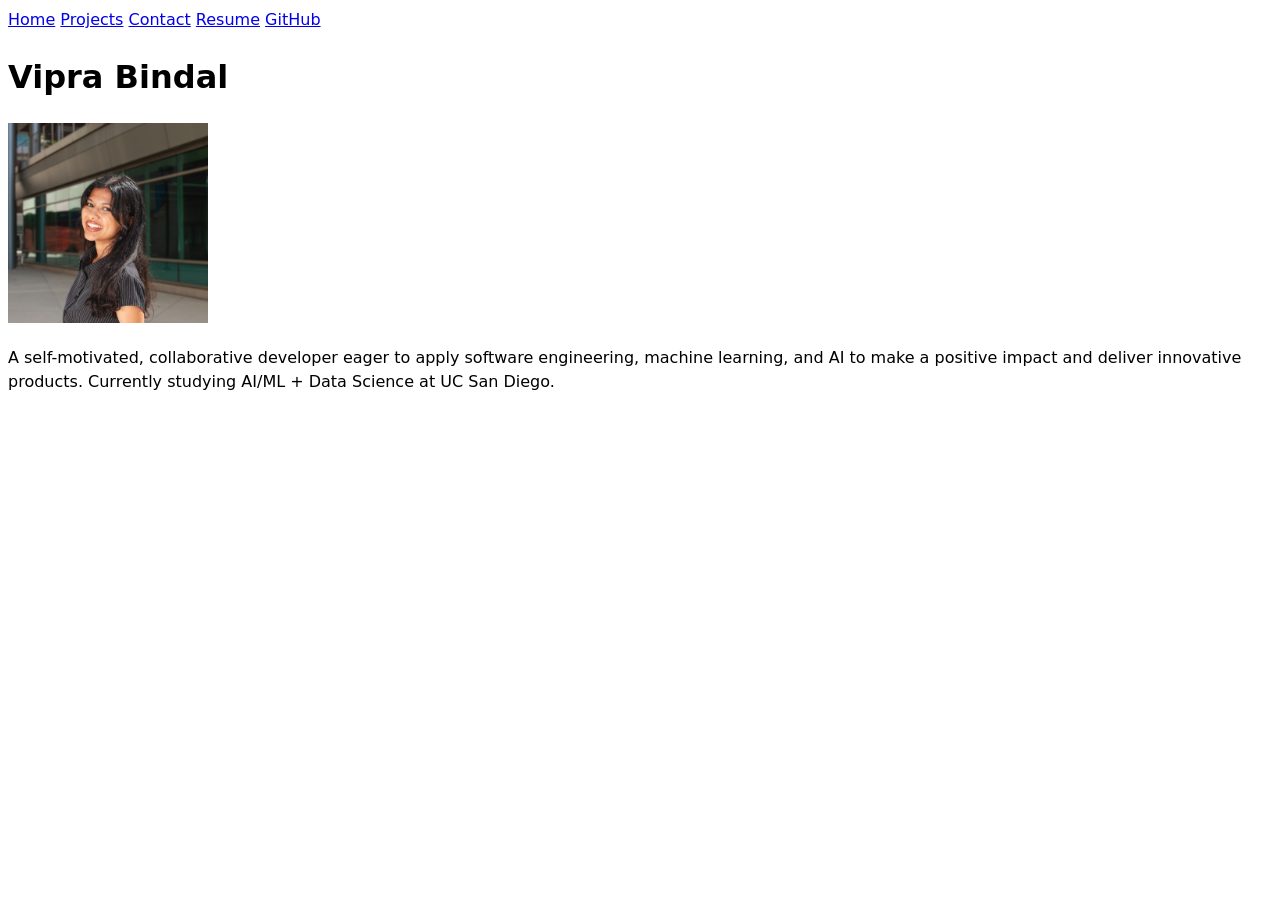
==== index.html @ a2abfdcc "flesh out home content" ====
<!DOCTYPE html>
<html lang="en">
<head>
    <meta charset="UTF-8">
    <meta name="viewport" content="width=device-width, initial-scale=1.0">
    <title>Vipra Bindal: Personal site and portfolio</title>
    <link rel="stylesheet" href="style.css">
</head>
<body>
    <nav>
        <a href="/">Home</a>
        <a href="/projects/">Projects</a>
        <a href="/contact/">Contact</a>
        <a href="/resume/">Resume</a>
        <a href="https://github.com/viprabindal" target="_blank">GitHub</a>
    </nav>

    <h1>Vipra Bindal</h1>
    <img src="images/vipra-headshot.png" alt="Vipra Bindal smiling in front of a modern glass building, wearing a black pinstriped top" width="200">
    <p>A self-motivated, collaborative developer eager to apply software engineering, machine learning, and AI to make a positive impact and deliver innovative products. Currently studying AI/ML + Data Science at UC San Diego.</p>
</body>
</html>
---- style.css ----
body {
    /* Set line height to 1.5 times the font size
       and use the OS's UI font as the website font
     */
    font: 100%/1.5 system-ui;
}
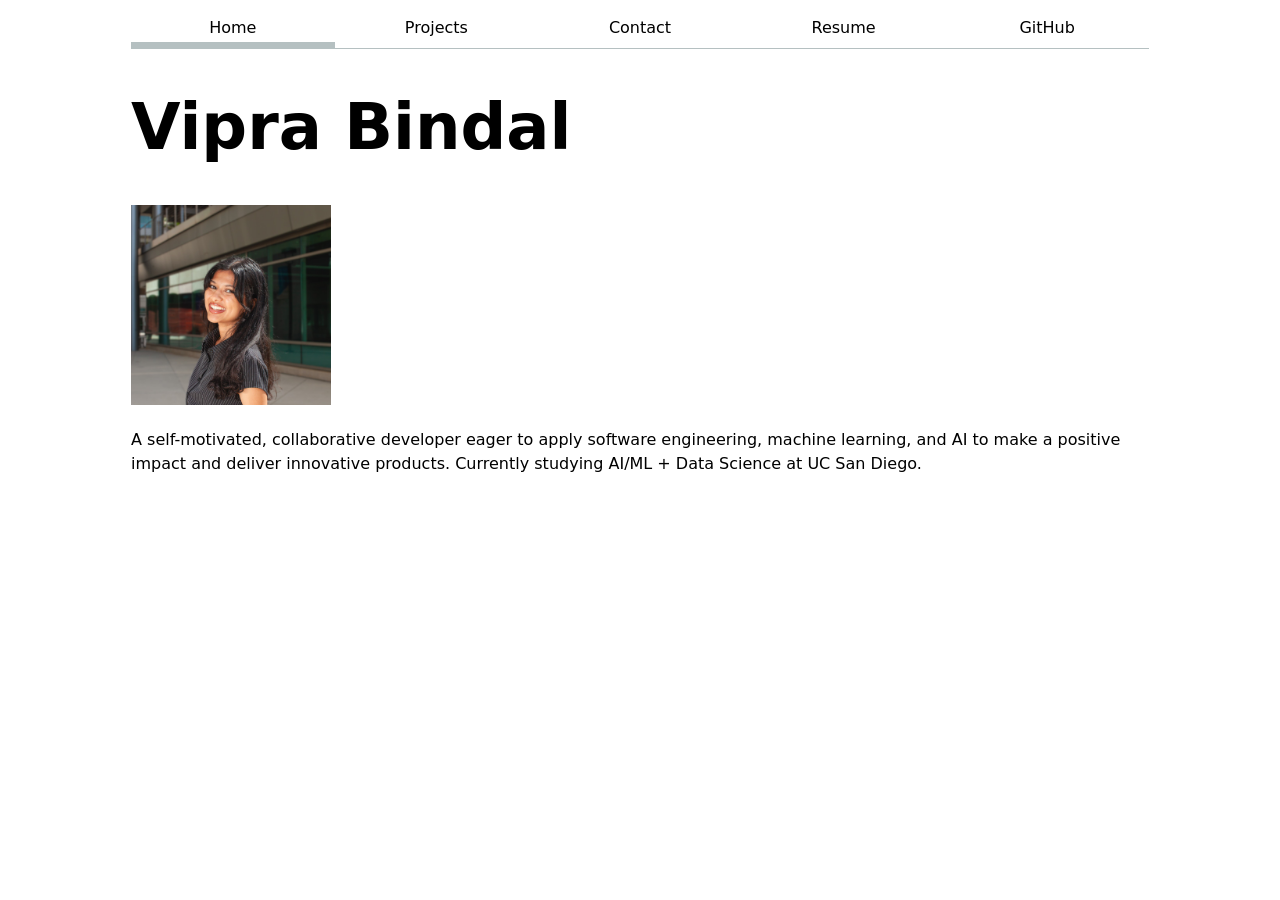
==== commit 3fdfc0db: "theme toggle and flex layout" ====
--- a/index.html
+++ b/index.html
@@ -8,11 +8,11 @@
 </head>
 <body>
     <nav>
-        <a href="/">Home</a>
-        <a href="/projects/">Projects</a>
-        <a href="/contact/">Contact</a>
-        <a href="/resume/">Resume</a>
-        <a href="https://github.com/viprabindal" target="_blank">GitHub</a>
+        <a href="./" class="current">Home</a>
+        <a href="projects/">Projects</a>
+        <a href="contact/">Contact</a>
+        <a href="resume/">Resume</a>
+        <a href="https://github.com/vipra-b" target="_blank">GitHub</a>
     </nav>
 
     <h1>Vipra Bindal</h1>
--- a/style.css
+++ b/style.css
@@ -1,6 +1,115 @@
+/* Step 2.4: Accent color */
+html {
+    --color-accent: oklch(65% 50% 0);
+    accent-color: var(--color-accent);
+}
+
+/* Step 1: Typography and content width */
 body {
-    /* Set line height to 1.5 times the font size
-       and use the OS's UI font as the website font
-     */
     font: 100%/1.5 system-ui;
+    max-width: 100ch;
+    margin-inline: max(1em, (100% - 100ch) / 2);
 }
+
+/* Step 4.4: Heading defaults */
+h1 {
+    font-size: 400%;
+}
+
+h1, h2, h3, h4, h5, h6 {
+    line-height: 1.1;
+    text-wrap: balance;
+}
+
+/* Step 2: Navigation bar */
+nav {
+    display: flex;
+    margin-bottom: 1em;
+    border-bottom: 1px solid oklch(80% 3% 200);
+}
+
+nav a {
+    flex: 1;
+    text-decoration: none;
+    color: inherit;
+    text-align: center;
+    padding: 0.5em;
+}
+
+nav a.current {
+    border-bottom: 0.4em solid oklch(80% 3% 200);
+    padding-bottom: 0.1em;
+}
+
+nav a:hover {
+    border-bottom: 0.4em solid var(--color-accent);
+    padding-bottom: 0.1em;
+    background-color: oklch(from var(--color-accent) 95% 5% h);
+}
+
+/* Step 3: Contact form grid layout */
+form {
+    display: grid;
+    grid-template-columns: auto 1fr;
+    gap: 1em;
+}
+
+form label {
+    display: grid;
+    grid-template-columns: subgrid;
+    grid-column: 1 / -1;
+}
+
+form button {
+    grid-column: 1 / -1;
+}
+
+input, textarea, button {
+    font: inherit;
+}
+
+/* Step 4: Projects grid */
+.projects {
+    display: grid;
+    grid-template-columns: repeat(auto-fill, minmax(15em, 1fr));
+    gap: 1em;
+}
+
+.projects article {
+    display: grid;
+    grid-template-rows: subgrid;
+    grid-row: span 3;
+}
+
+.projects article h2 {
+    margin: 0;
+}
+
+.projects article img {
+    width: 100%;
+    height: auto;
+}
+
+/* Step 5: Resume page */
+section {
+    margin-bottom: 1.5em;
+}
+
+section h2 {
+    border-bottom: 2px solid oklch(80% 3% 200);
+    padding-bottom: 0.3em;
+}
+
+article header h3 {
+    margin-bottom: 0;
+}
+
+article header p {
+    margin-top: 0.2em;
+    color: oklch(55% 0% 0);
+    font-style: italic;
+}
+
+article ul {
+    margin-top: 0.3em;
+}
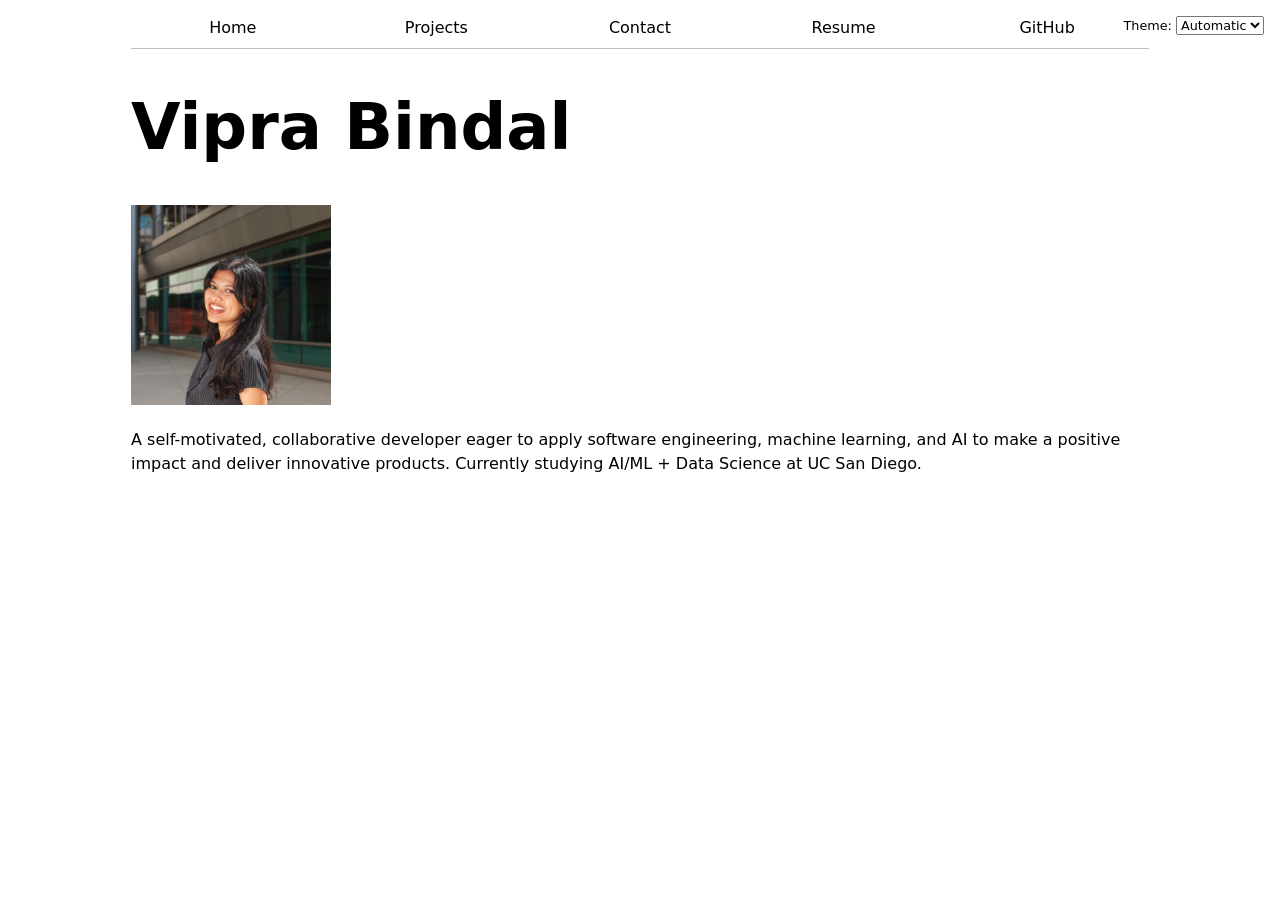
==== commit 5346c59e: "lab 4" ====
--- a/index.html
+++ b/index.html
@@ -7,16 +7,9 @@
     <link rel="stylesheet" href="style.css">
 </head>
 <body>
-    <nav>
-        <a href="./" class="current">Home</a>
-        <a href="projects/">Projects</a>
-        <a href="contact/">Contact</a>
-        <a href="resume/">Resume</a>
-        <a href="https://github.com/vipra-b" target="_blank">GitHub</a>
-    </nav>
-
     <h1>Vipra Bindal</h1>
     <img src="images/vipra-headshot.png" alt="Vipra Bindal smiling in front of a modern glass building, wearing a black pinstriped top" width="200">
     <p>A self-motivated, collaborative developer eager to apply software engineering, machine learning, and AI to make a positive impact and deliver innovative products. Currently studying AI/ML + Data Science at UC San Diego.</p>
+<script src="global.js"></script>
 </body>
 </html>
--- a/style.css
+++ b/style.css
@@ -2,6 +2,7 @@
 html {
     --color-accent: oklch(65% 50% 0);
     accent-color: var(--color-accent);
+    color-scheme: light dark;
 }
 
 /* Step 1: Typography and content width */
@@ -25,7 +26,8 @@
 nav {
     display: flex;
     margin-bottom: 1em;
-    border-bottom: 1px solid oklch(80% 3% 200);
+    --border-color: oklch(50% 10% 200 / 40%);
+    border-bottom: 1px solid var(--border-color);
 }
 
 nav a {
@@ -37,14 +39,14 @@
 }
 
 nav a.current {
-    border-bottom: 0.4em solid oklch(80% 3% 200);
+    border-bottom: 0.4em solid var(--border-color);
     padding-bottom: 0.1em;
 }
 
 nav a:hover {
     border-bottom: 0.4em solid var(--color-accent);
     padding-bottom: 0.1em;
-    background-color: oklch(from var(--color-accent) 95% 5% h);
+    background-color: color-mix(in oklch, var(--color-accent), canvas 85%);
 }
 
 /* Step 3: Contact form grid layout */
@@ -64,8 +66,15 @@
     grid-column: 1 / -1;
 }
 
-input, textarea, button {
+input, textarea, button, select {
     font: inherit;
+}
+
+.color-scheme {
+    position: absolute;
+    top: 1rem;
+    right: 1rem;
+    font-size: 80%;
 }
 
 /* Step 4: Projects grid */
@@ -92,24 +101,82 @@
 
 /* Step 5: Resume page */
 section {
-    margin-bottom: 1.5em;
+    margin-bottom: 2em;
 }
 
 section h2 {
-    border-bottom: 2px solid oklch(80% 3% 200);
+    border-bottom: 3px solid var(--color-accent);
     padding-bottom: 0.3em;
+    text-transform: uppercase;
+    font-size: 1.3em;
+    letter-spacing: 0.05em;
+}
+
+section article {
+    border-left: 3px solid oklch(90% 3% 200);
+    padding-left: 1em;
+    margin-bottom: 1.5em;
+    transition: border-color 0.2s;
+}
+
+section article:hover {
+    border-left-color: var(--color-accent);
+}
+
+article header {
+    display: flex;
+    flex-wrap: wrap;
+    justify-content: space-between;
+    align-items: baseline;
 }
 
 article header h3 {
     margin-bottom: 0;
+    margin-top: 0.5em;
 }
 
 article header p {
-    margin-top: 0.2em;
-    color: oklch(55% 0% 0);
+    margin-top: 0.5em;
+    margin-bottom: 0;
+    color: oklch(50% 0% 0);
     font-style: italic;
+    font-size: 0.9em;
 }
 
 article ul {
-    margin-top: 0.3em;
+    margin-top: 0.5em;
+    padding-left: 1.2em;
 }
+
+article li {
+    margin-bottom: 0.3em;
+}
+
+/* Skills section: tag-style layout */
+section:has(> ul > li > strong) > ul {
+    list-style: none;
+    padding-left: 0;
+}
+
+section:has(> ul > li > strong) > ul li {
+    margin-bottom: 0.6em;
+    line-height: 1.8;
+}
+
+section:has(> ul > li > strong) > ul li strong {
+    color: var(--color-accent);
+}
+
+/* Contact link at bottom of resume */
+section:last-child p {
+    font-size: 1.1em;
+}
+
+section:last-child a {
+    color: var(--color-accent);
+    font-weight: bold;
+}
+
+section:last-child a:hover {
+    text-decoration: underline;
+}
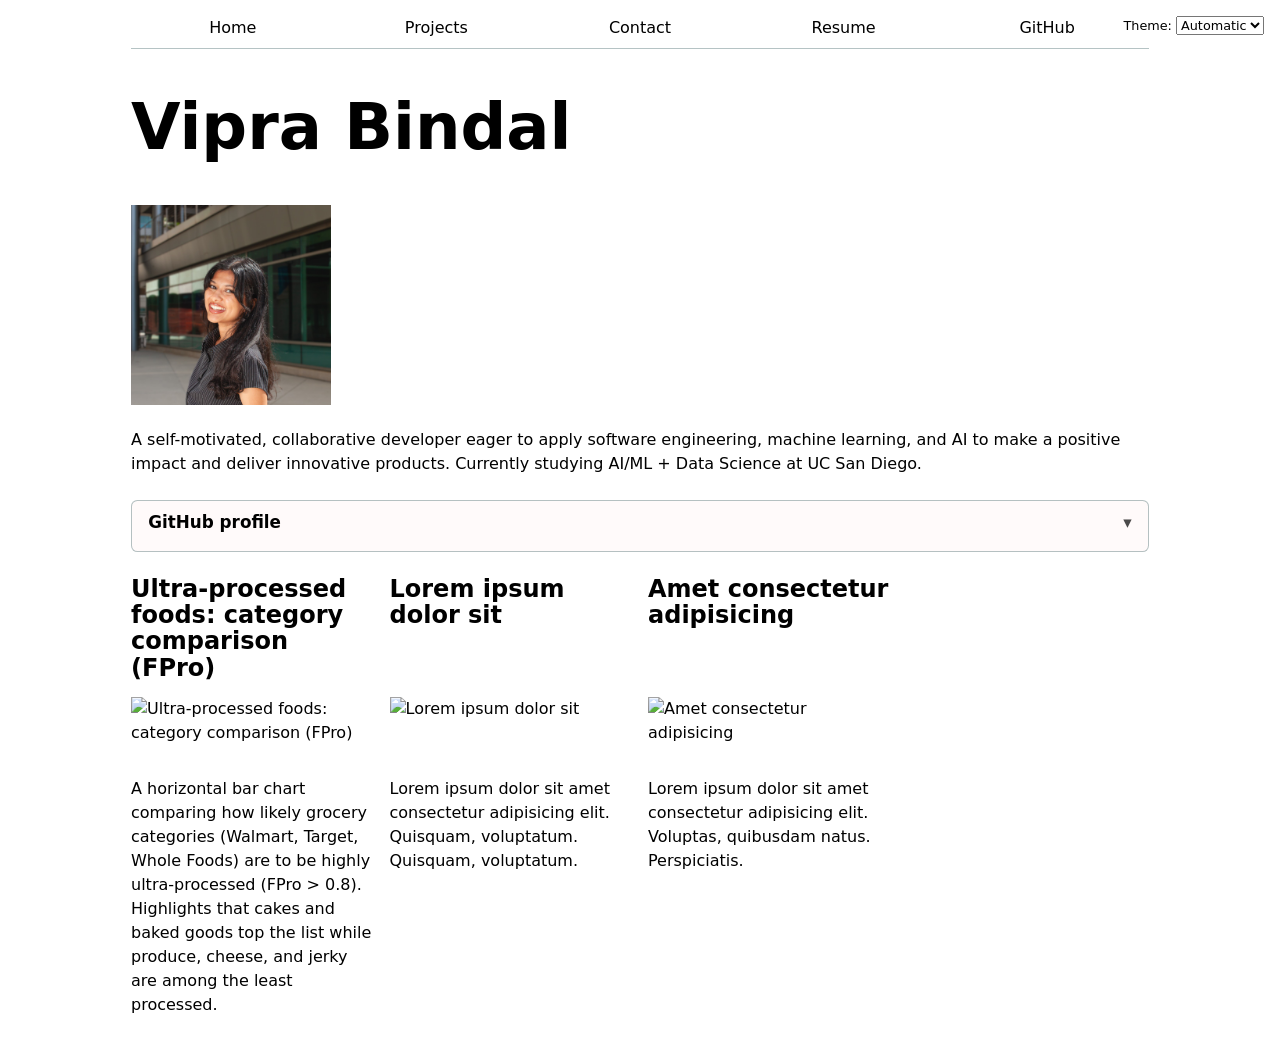
==== commit 3dc266e3: "add fpro project" ====
--- a/index.html
+++ b/index.html
@@ -10,6 +10,13 @@
     <h1>Vipra Bindal</h1>
     <img src="images/vipra-headshot.png" alt="Vipra Bindal smiling in front of a modern glass building, wearing a black pinstriped top" width="200">
     <p>A self-motivated, collaborative developer eager to apply software engineering, machine learning, and AI to make a positive impact and deliver innovative products. Currently studying AI/ML + Data Science at UC San Diego.</p>
-<script src="global.js"></script>
+    <div id="profile-stats" class="profile-stats">
+        <details>
+            <summary class="profile-stats__header">GitHub profile</summary>
+            <div class="profile-stats__content"></div>
+        </details>
+    </div>
+    <div class="projects"></div>
+    <script type="module" src="index.js"></script>
 </body>
 </html>
--- a/style.css
+++ b/style.css
@@ -71,12 +71,77 @@
 }
 
 .color-scheme {
-    position: absolute;
+    position: fixed;
     top: 1rem;
     right: 1rem;
     font-size: 80%;
 }
 
+/* Home: GitHub profile stats (collapsible) */
+#profile-stats.profile-stats {
+    margin: 1.5em 0;
+    --profile-stats-border: oklch(50% 10% 200 / 40%);
+    border: 1px solid var(--profile-stats-border);
+    border-radius: 0.4em;
+    padding: 0.35em 0.75em 0.75em;
+    background: color-mix(in oklch, canvas, var(--color-accent) 3%);
+}
+
+.profile-stats details[open] {
+    padding-bottom: 0.15em;
+}
+
+.profile-stats__header {
+    display: list-item;
+    cursor: pointer;
+    font-weight: 600;
+    font-size: 1.05em;
+    list-style: none;
+    padding: 0.2em 0.25em;
+    border-radius: 0.25em;
+}
+
+.profile-stats__header::after {
+    content: " \25BE";
+    float: right;
+    opacity: 0.7;
+    transition: transform 0.15s ease;
+}
+
+details[open] .profile-stats__header::after {
+    transform: rotate(180deg);
+}
+
+.profile-stats__content {
+    margin-top: 0.6em;
+}
+
+.profile-stats__content dl {
+    display: grid;
+    grid-template-columns: repeat(4, 1fr);
+    gap: 0.4em 0.75em;
+    margin: 0;
+    padding: 0;
+}
+
+.profile-stats__content dt {
+    grid-row: 1;
+    margin: 0;
+    font-weight: 600;
+    font-size: 0.85em;
+    text-align: center;
+    color: color-mix(in oklch, canvastext 70%, var(--color-accent) 30%);
+}
+
+.profile-stats__content dd {
+    grid-row: 2;
+    margin: 0;
+    font-size: 1.25em;
+    font-weight: 600;
+    text-align: center;
+    font-variant-numeric: tabular-nums;
+}
+
 /* Step 4: Projects grid */
 .projects {
     display: grid;
@@ -90,7 +155,7 @@
     grid-row: span 3;
 }
 
-.projects article h2 {
+.projects article > :is(h1, h2, h3, h4, h5, h6) {
     margin: 0;
 }
 
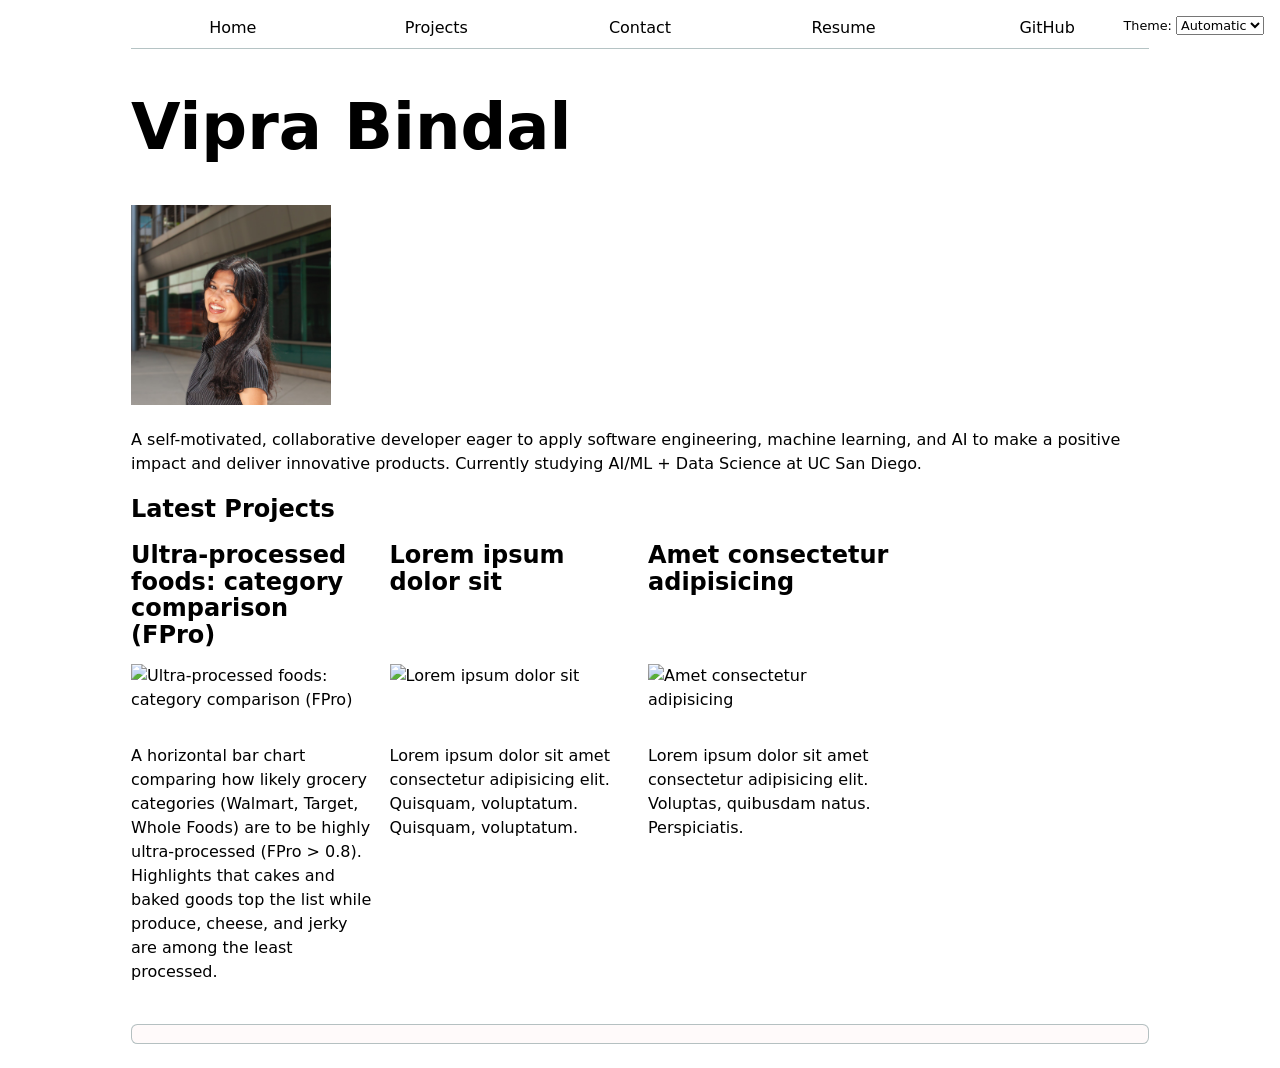
==== commit 14eb8b07: "github profile statistics panel" ====
--- a/index.html
+++ b/index.html
@@ -10,13 +10,11 @@
     <h1>Vipra Bindal</h1>
     <img src="images/vipra-headshot.png" alt="Vipra Bindal smiling in front of a modern glass building, wearing a black pinstriped top" width="200">
     <p>A self-motivated, collaborative developer eager to apply software engineering, machine learning, and AI to make a positive impact and deliver innovative products. Currently studying AI/ML + Data Science at UC San Diego.</p>
-    <div id="profile-stats" class="profile-stats">
-        <details>
-            <summary class="profile-stats__header">GitHub profile</summary>
-            <div class="profile-stats__content"></div>
-        </details>
+    <h2>Latest Projects</h2>
+    <div class="projects">
+        <!-- Dynamically added content will appear here -->
     </div>
-    <div class="projects"></div>
-    <script type="module" src="index.js"></script>
+    <div id="profile-stats" class="profile-stats"></div>
+    <script type="module" src="index.js" defer></script>
 </body>
 </html>
--- a/style.css
+++ b/style.css
@@ -77,7 +77,7 @@
     font-size: 80%;
 }
 
-/* Home: GitHub profile stats (collapsible) */
+
 #profile-stats.profile-stats {
     margin: 1.5em 0;
     --profile-stats-border: oklch(50% 10% 200 / 40%);
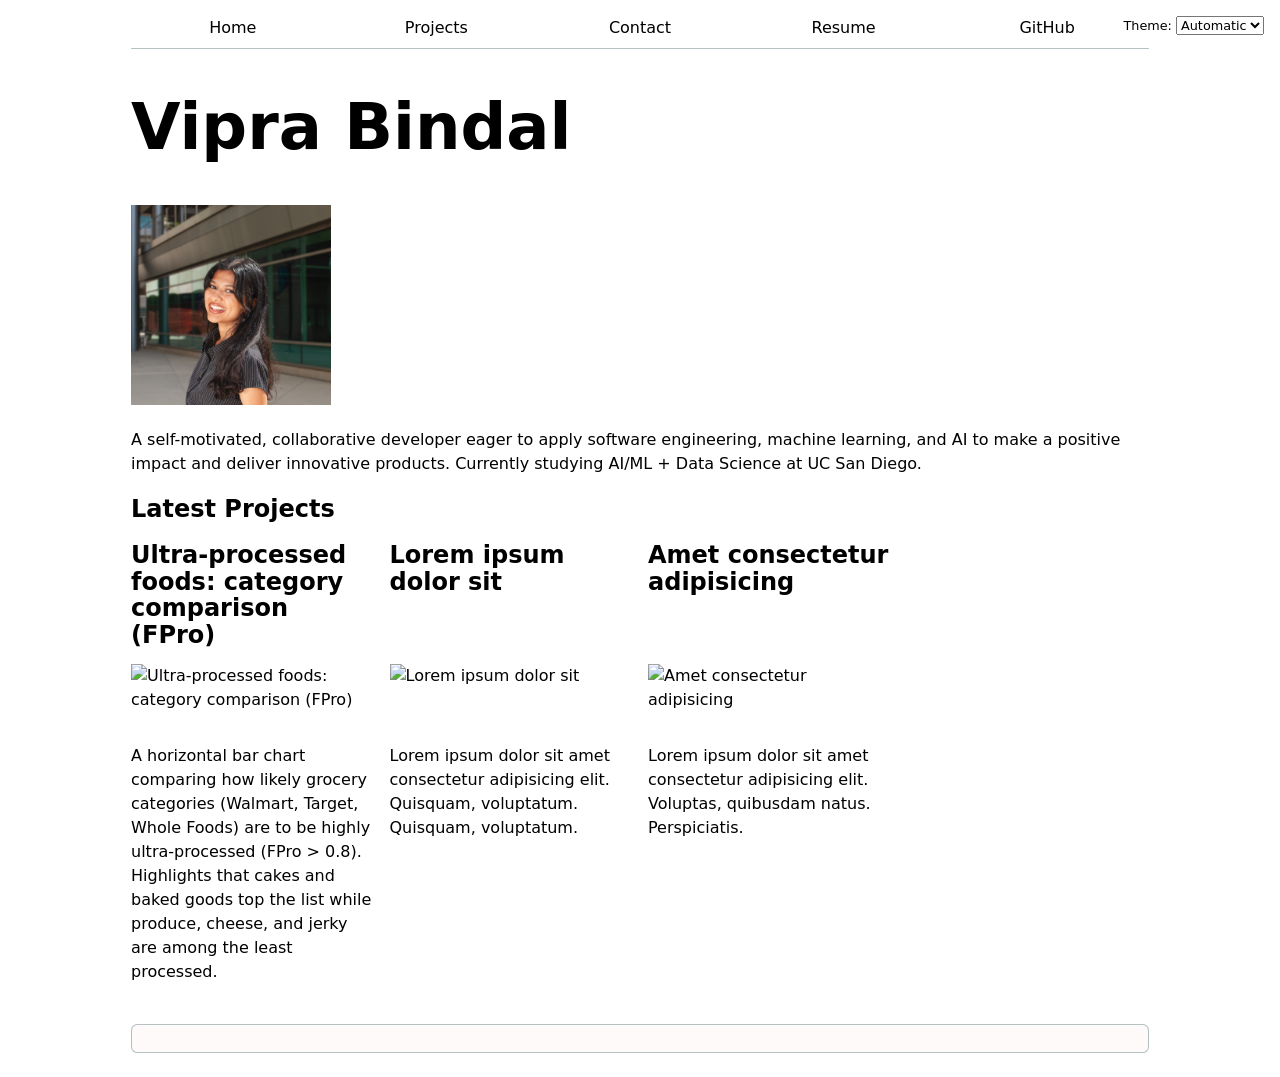
==== commit 6dce9255: "fix github stats" ====
--- a/index.html
+++ b/index.html
@@ -14,7 +14,9 @@
     <div class="projects">
         <!-- Dynamically added content will appear here -->
     </div>
-    <div id="profile-stats" class="profile-stats"></div>
+    <div id="profile-stats" class="profile-stats">
+        <div class="profile-stats__content"></div>
+    </div>
     <script type="module" src="index.js" defer></script>
 </body>
 </html>
